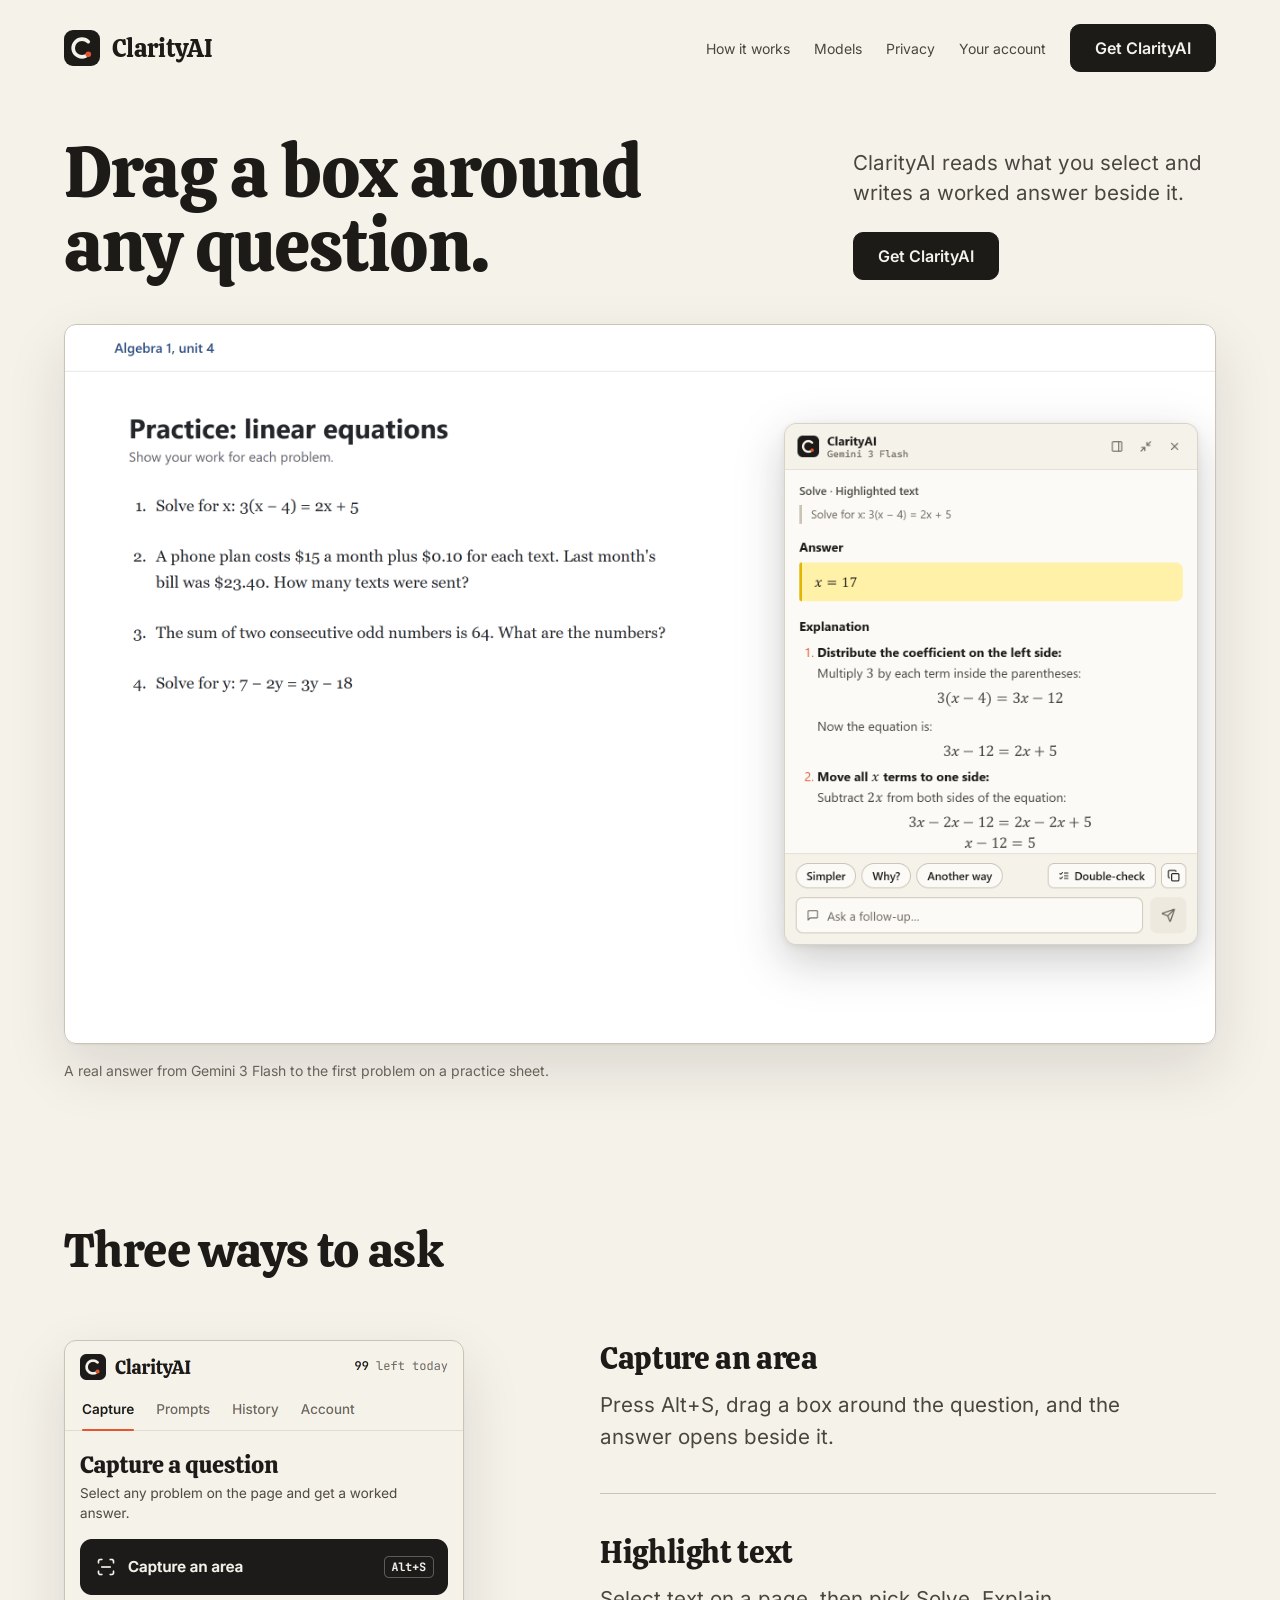
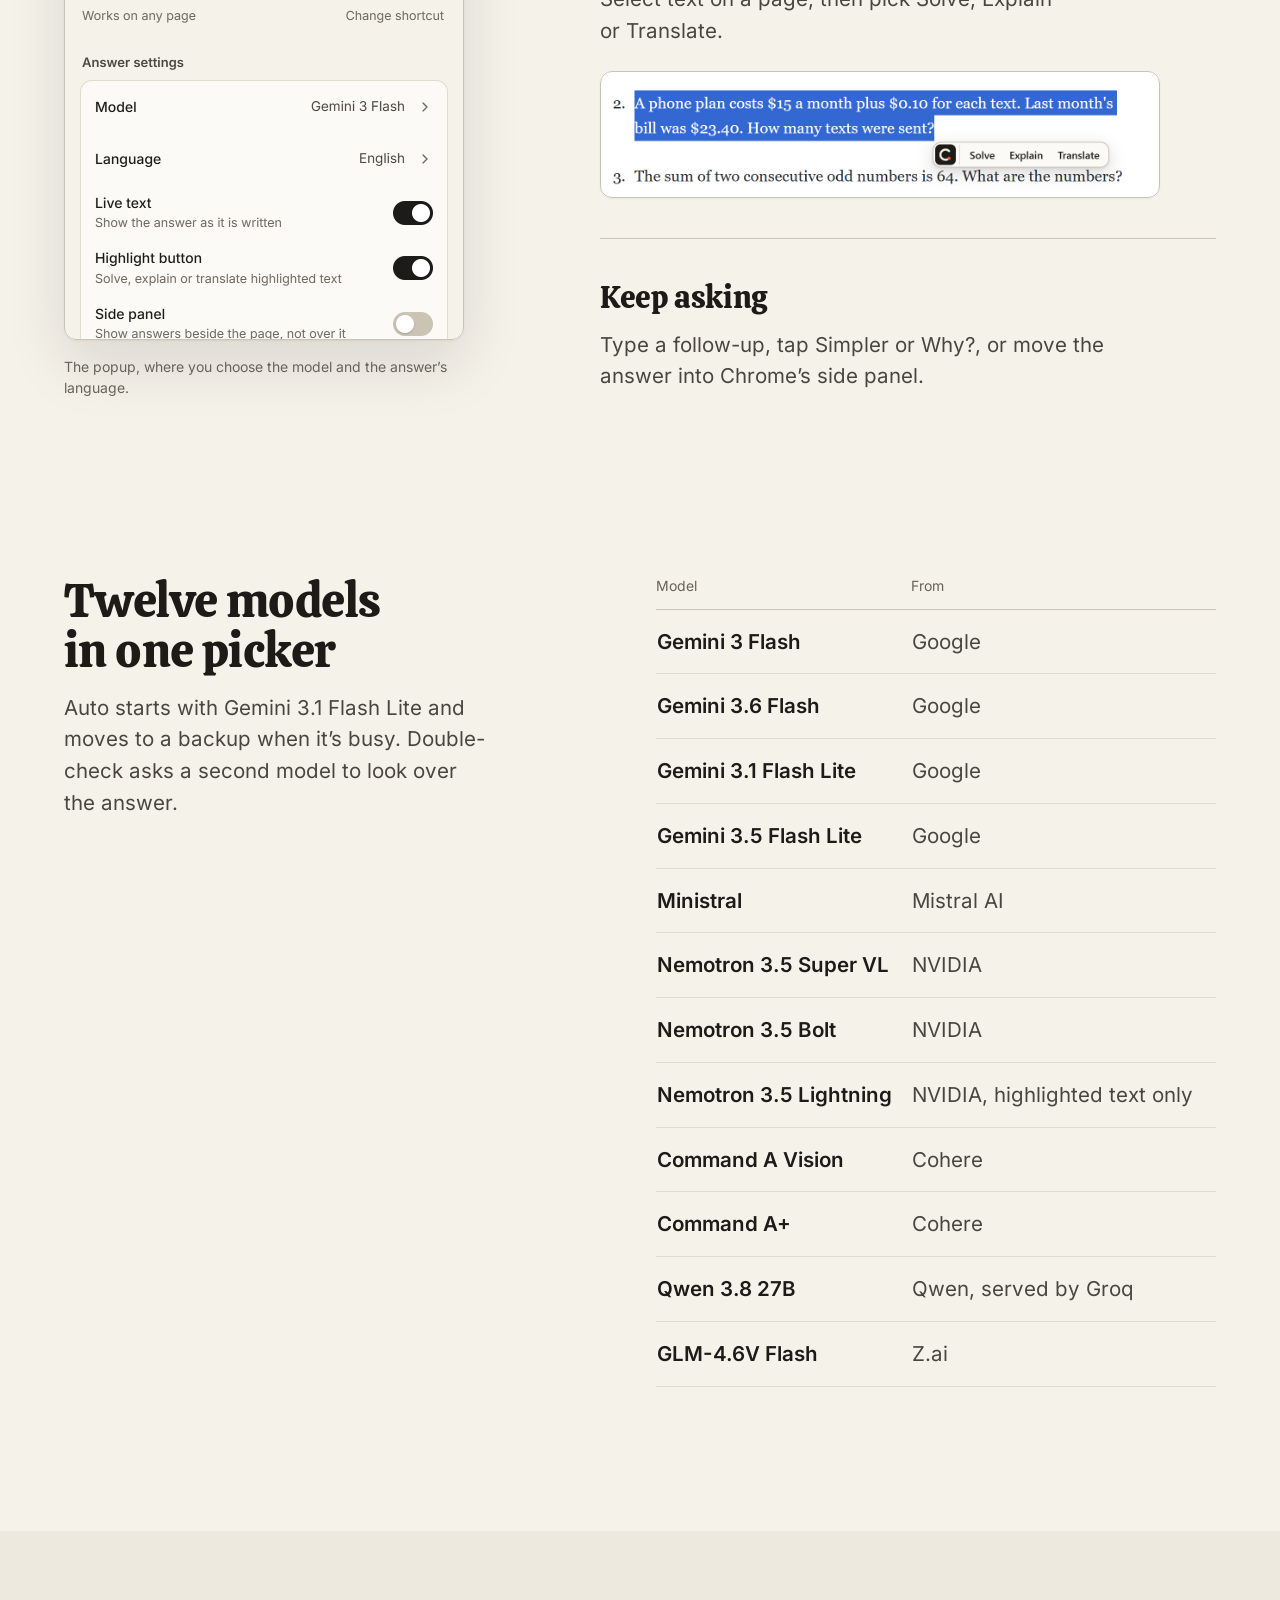
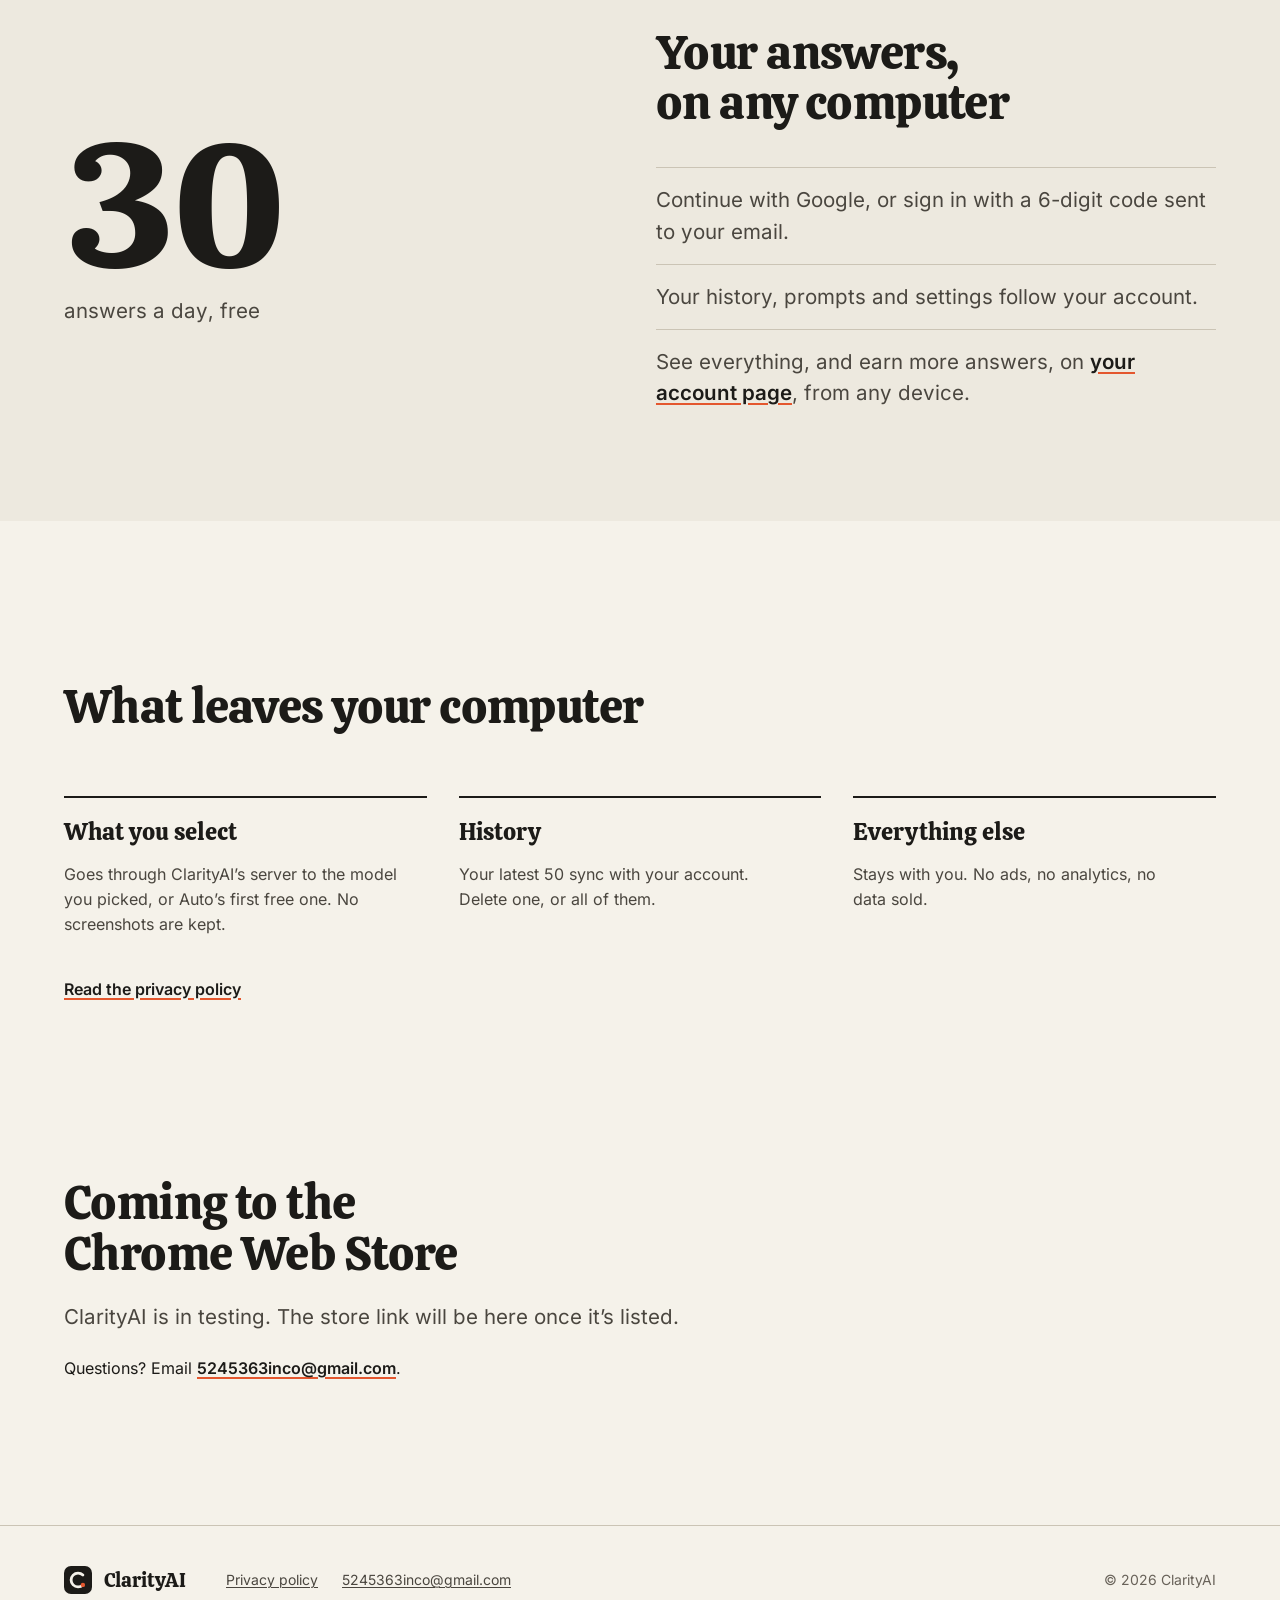
==== index.html @ 99d9dfe0 "Publish the site from clarityai-extension 3976e9d, with uncommitted changes" ====
<!doctype html>
<html lang="en" class="smooth-scroll">
<head>
  <meta charset="utf-8">
  <!-- The same policy as _headers, for GitHub Pages, which can't send headers. -->
  <meta http-equiv="Content-Security-Policy" content="default-src 'none'; script-src 'self'; style-src 'self'; img-src 'self'; font-src 'self'; base-uri 'none'; form-action 'none'">
  <meta name="viewport" content="width=device-width, initial-scale=1">
  <title>ClarityAI for Chrome</title>
  <meta name="description" content="ClarityAI is a Chrome extension: drag a box around a question or highlight text, and a worked answer opens beside it.">
  <!-- Proves ownership of this site to Google (Search Console), which Google sign-in's consent screen requires. Keep it. -->
  <meta name="google-site-verification" content="6I5x_tUI6JbJIpLvFBavN6uESBlOiTrP61uITao2hlo">
  <link rel="icon" type="image/png" sizes="32x32" href="images/icon-32.png">
  <link rel="apple-touch-icon" href="images/icon-128.png">
  <link rel="preload" href="fonts/calistoga-400.woff2" as="font" type="font/woff2" crossorigin>
  <link rel="stylesheet" href="styles.css">
  <script src="scroll.js" defer></script>
</head>
<body>
  <a class="skip" href="#main">Skip to content</a>

  <header class="site-nav container">
    <a class="brand" href="/">
      <svg viewBox="0 0 32 32" aria-hidden="true" focusable="false"><rect class="mark-bg" width="32" height="32" rx="8"/><path class="mark-c" d="M21.6 10.4A7.9 7.9 0 1 0 21.6 21.6"/><circle class="mark-dot" cx="21.6" cy="21.6" r="2.5"/></svg>
      <span>ClarityAI</span>
    </a>
    <nav aria-label="Main">
      <ul>
        <li><a href="#how">How it works</a></li>
        <li><a href="#models">Models</a></li>
        <li><a href="/privacy">Privacy</a></li>
        <li><a href="/account/">Your account</a></li>
      </ul>
    </nav>
    <a class="btn" href="#get">Get ClarityAI</a>
  </header>

  <main id="main">
    <section class="hero container" aria-labelledby="hero-title">
      <div class="hero-head">
        <h1 id="hero-title">Drag a box around any question.</h1>
        <div class="hero-side">
          <p class="lead">ClarityAI reads what you select and writes a worked answer beside it.</p>
          <a class="btn" href="#get">Get ClarityAI</a>
        </div>
      </div>
      <figure class="shot shot-hero">
        <picture>
          <source media="(max-width: 40rem)" srcset="images/answer-panel.png" width="1000" height="1240">
          <img src="images/answer.png" width="2560" height="1600" fetchpriority="high"
            alt="A practice sheet of algebra problems in Chrome, with ClarityAI's answer panel beside it: x = 17, followed by the worked steps.">
        </picture>
        <figcaption>A real answer from Gemini 3 Flash to the first problem on a practice sheet.</figcaption>
      </figure>
    </section>

    <section id="how" class="how container" aria-labelledby="how-title">
      <h2 id="how-title">Three ways to ask</h2>
      <div class="how-grid">
        <figure class="shot shot-popup">
          <img src="images/popup.png" width="800" height="1200" loading="lazy"
            alt="The ClarityAI popup: Capture an area with the Alt+S shortcut, then the model, the answer language and the switches for live text, the highlight button and the side panel.">
          <figcaption>The popup, where you choose the model and the answer’s language.</figcaption>
        </figure>
        <ul class="ways">
          <li>
            <h3>Capture an area</h3>
            <p>Press Alt+S, drag a box around the question, and the answer opens beside it.</p>
          </li>
          <li>
            <h3>Highlight text</h3>
            <p>Select text on a page, then pick Solve, Explain or Translate.</p>
            <img src="images/select.png" width="1300" height="296" loading="lazy"
              alt="A highlighted word problem with ClarityAI's small bar under it, offering Solve, Explain and Translate.">
          </li>
          <li>
            <h3>Keep asking</h3>
            <p>Type a follow-up, tap Simpler or Why?, or move the answer into Chrome’s side panel.</p>
          </li>
        </ul>
      </div>
    </section>

    <section id="models" class="models container" aria-labelledby="models-title">
      <div class="models-head">
        <h2 id="models-title">Twelve models in one picker</h2>
        <p>Auto starts with Gemini 3.1 Flash Lite and moves to a backup when it’s busy. Double-check asks a second model to look over the answer.</p>
      </div>
      <table>
        <thead><tr><th scope="col">Model</th><th scope="col">From</th></tr></thead>
        <tbody>
          <tr><td>Gemini 3 Flash</td><td>Google</td></tr>
          <tr><td>Gemini 3.6 Flash</td><td>Google</td></tr>
          <tr><td>Gemini 3.1 Flash Lite</td><td>Google</td></tr>
          <tr><td>Gemini 3.5 Flash Lite</td><td>Google</td></tr>
          <tr><td>Ministral</td><td>Mistral AI</td></tr>
          <tr><td>Nemotron 3.5 Super VL</td><td>NVIDIA</td></tr>
          <tr><td>Nemotron 3.5 Bolt</td><td>NVIDIA</td></tr>
          <tr><td>Nemotron 3.5 Lightning</td><td>NVIDIA, highlighted text only</td></tr>
          <tr><td>Command A Vision</td><td>Cohere</td></tr>
          <tr><td>Command A+</td><td>Cohere</td></tr>
          <tr><td>Qwen 3.8 27B</td><td>Qwen, served by Groq</td></tr>
          <tr><td>GLM-4.6V Flash</td><td>Z.ai</td></tr>
        </tbody>
      </table>
    </section>

    <section class="account band" aria-labelledby="account-title">
      <div class="container account-grid">
        <p class="figure"><span class="num">30</span><span class="figure-label">answers a day, free</span></p>
        <div class="account-copy">
          <h2 id="account-title">Your answers, on any computer</h2>
          <ul class="facts">
            <li>Continue with Google, or sign in with a 6-digit code sent to your email.</li>
            <li>Your history, prompts and settings follow your account.</li>
            <li>See everything, and earn more answers, on <a class="text-link" href="/account/">your account page</a>, from any device.</li>
          </ul>
        </div>
      </div>
    </section>

    <section id="privacy" class="privacy container" aria-labelledby="privacy-title">
      <h2 id="privacy-title">What leaves your computer</h2>
      <dl class="ledger">
        <div>
          <dt>What you select</dt>
          <dd>Goes through ClarityAI’s server to the model you picked, or Auto’s first free one. No screenshots are kept.</dd>
        </div>
        <div>
          <dt>History</dt>
          <dd>Your latest 50 sync with your account. Delete one, or all of them.</dd>
        </div>
        <div>
          <dt>Everything else</dt>
          <dd>Stays with you. No ads, no analytics, no data sold.</dd>
        </div>
      </dl>
      <p class="more"><a class="text-link" href="/privacy">Read the privacy policy</a></p>
    </section>

    <section id="get" class="get container" aria-labelledby="get-title">
      <h2 id="get-title">Coming to the Chrome Web Store</h2>
      <p class="lead">ClarityAI is in testing. The store link will be here once it’s listed.</p>
      <p>Questions? Email <a class="text-link" href="mailto:5245363inco@gmail.com">5245363inco@gmail.com</a>.</p>
    </section>
  </main>

  <footer class="site-foot">
    <div class="container foot-row">
      <a class="brand brand-small" href="/">
        <svg viewBox="0 0 32 32" aria-hidden="true" focusable="false"><rect class="mark-bg" width="32" height="32" rx="8"/><path class="mark-c" d="M21.6 10.4A7.9 7.9 0 1 0 21.6 21.6"/><circle class="mark-dot" cx="21.6" cy="21.6" r="2.5"/></svg>
        <span>ClarityAI</span>
      </a>
      <ul>
        <li><a href="/privacy">Privacy policy</a></li>
        <li><a href="mailto:5245363inco@gmail.com">5245363inco@gmail.com</a></li>
      </ul>
      <p class="foot-note">© 2026 ClarityAI</p>
    </div>
  </footer>
</body>
</html>
---- styles.css ----
/* Hallmark · shape: custom (head row over a full-width product capture, then the product's own parts) · genre: editorial · theme: brand (the ClarityAI extension, src/index.css) · job: try
 * paper: oklch(96.1% 0.011 89.7) · accent: oklch(63.7% 0.184 36.5) · display: Calistoga · body: Inter · hero: head and lede on one row, a real answer captured from the extension full width below · nav: wordmark left, three links and the one action right, no hairline · footer: one row, wordmark, two links, the year · signature: a real worked answer (x = 17) beside the practice sheet it came from
 * axes: light/roman-serif/warm · posture: Restrained · contrast: pass · fold: pass · v2.0.0 */
/* Hallmark · pre-emit critique: P3 H4 E4 S4 R4 V3 · weakest: P, a small page for an extension that isn't listed yet; it leans on real captures and the real model list rather than claims */
/* waive 65: the look is the extension's own brand (paper, Calistoga, signal orange), which the page must match */
/* waive 44c, 79: the hero's visual is the captured answer, which starts under the head row and fills the rest of the first screen; the check measures the head row alone */
/* waive 77: the models table is nine rows, and the closing section is the one short band, the store status and a contact */
/* waive 58, 78, 44c, 77, 79 on privacy.html: a privacy policy is a legal document laid out as one (a Long Document); cutting it to 80 words a screen would drop required disclosures. 58 is a Floor rule: kept as a known exception, reported to the user */
@import url("./tokens.css");
@import url("./base.css");

/* ── Chrome ── */
.skip { position: absolute; left: var(--space-md); top: var(--space-md); z-index: var(--z-tooltip); padding: var(--space-xs) var(--space-sm); border-radius: var(--radius-input); background: var(--color-ink); color: var(--color-paper); transform: translateY(-200%); }
.skip:focus-visible { transform: none; }

/* The home and privacy pages glide to a section when a link on the page points to it (the nav, the
   "Get ClarityAI" buttons, the policy's contents). The account page leaves this off: it moves between
   its own sections with its own animation. */
html.smooth-scroll { scroll-behavior: smooth; }
/* scroll.js moves focus to the section it scrolls to, for screen readers; no outline for that. */
section[tabindex="-1"]:focus { outline: none; }
.site-nav { display: flex; align-items: center; gap: var(--space-lg); padding-block: var(--space-lg); }
.brand { display: inline-flex; align-items: center; gap: var(--space-sm); color: var(--color-ink); font-family: var(--font-display); font-size: var(--text-xl); line-height: 1; text-decoration: none; }
.brand svg { width: 36px; height: 36px; flex-shrink: 0; }
.brand-small { font-size: var(--text-lg); }
.brand-small svg { width: 28px; height: 28px; }
.mark-bg { fill: var(--color-ink); }
.mark-c { fill: none; stroke: var(--color-paper); stroke-width: 3.2; stroke-linecap: round; }
.mark-dot { fill: var(--color-accent); }
.site-nav nav { margin-left: auto; }
.site-nav ul { display: flex; gap: var(--space-lg); margin: 0; padding: 0; list-style: none; }
.site-nav nav a { color: var(--color-ink-2); font-size: var(--text-sm); text-decoration: none; transition: color 150ms ease; }
.site-nav nav a[aria-current="page"] { color: var(--color-ink); text-decoration: underline; text-decoration-color: var(--color-accent); text-decoration-thickness: 2px; }

.btn { display: inline-flex; align-items: center; justify-content: center; min-height: 48px; padding: 0 var(--space-lg); border: 1px solid var(--color-ink); border-radius: var(--radius-input); background: var(--color-ink); color: var(--color-paper); font: 600 var(--text-md)/1 var(--font-body); white-space: nowrap; text-decoration: none; cursor: pointer; transition: background-color 150ms ease, transform var(--dur-micro) var(--ease-out); }
.btn:active { transform: scale(0.97); }
.btn:focus-visible { outline: 2px solid var(--color-focus); outline-offset: 2px; }

.text-link { color: var(--color-ink); font-weight: 600; text-decoration-color: var(--color-accent); text-decoration-thickness: 2px; transition: color 150ms ease; }

h1, h2, h3 { color: var(--color-ink); }
h2 { font-size: var(--text-section); }
.lead { color: var(--color-ink-2); }

/* ── Screens captured from the extension ── */
.shot { margin: 0; }
.shot img, .ways img { border-radius: min(1vw, var(--radius-card)); outline: 1px solid var(--color-rule-strong); outline-offset: -1px; background: var(--color-sheet); box-shadow: var(--shadow-figure); }
.shot figcaption { margin-top: var(--space-md); font-size: var(--text-sm); color: var(--color-muted); }

/* ── Hero: the head on one row, the real answer below it ── */
.hero { padding-top: var(--space-xl); }
.hero-head { display: grid; grid-template-columns: repeat(12, minmax(0, 1fr)); column-gap: var(--gap-columns); align-items: end; }
.hero h1 { grid-column: 1 / span 7; max-width: 13ch; font-size: var(--text-display); line-height: 1.02; }
.hero-side { grid-column: 9 / -1; display: grid; justify-items: start; gap: var(--space-lg); padding-bottom: var(--space-2xs); }
.shot-hero { margin-top: var(--space-xl); }

/* ── Three ways to ask ── */
.how { margin-top: var(--section-gap); }
.how h2 { margin-bottom: var(--space-2xl); }
.how-grid { display: grid; grid-template-columns: minmax(0, 5fr) minmax(0, 7fr); column-gap: var(--space-3xl); align-items: start; }
.shot-popup { max-width: 400px; }
.ways { margin: 0; padding: 0; list-style: none; }
.ways li { display: grid; gap: var(--space-sm); padding-block: var(--space-xl); border-top: 1px solid var(--color-rule-strong); }
.ways li:first-child { padding-top: 0; border-top: 0; }
.ways li:last-child { padding-bottom: 0; }
.ways h3 { font-size: var(--text-2xl); }
.ways p { max-width: 44ch; font-size: var(--text-lead); color: var(--color-ink-2); }
.ways img { width: 100%; max-width: 560px; margin-top: var(--space-sm); box-shadow: var(--shadow-card); }

/* ── Models ── */
.models { display: grid; grid-template-columns: repeat(12, minmax(0, 1fr)); column-gap: var(--gap-columns); align-items: start; margin-top: var(--section-gap-l); }
.models-head { grid-column: 1 / span 5; position: sticky; top: var(--space-xl); display: grid; gap: var(--space-md); }
.models-head p { max-width: 36ch; font-size: var(--text-lead); color: var(--color-ink-2); }
.models table { grid-column: 7 / -1; width: 100%; border-collapse: collapse; font-size: var(--text-lead); }
.models th { padding: 0 0 var(--space-sm); border-bottom: 1px solid var(--color-rule-strong); font-size: var(--text-sm); font-weight: 400; color: var(--color-muted); text-align: left; }
.models td { padding-block: var(--space-md); border-bottom: 1px solid var(--color-rule); }
.models td:first-child { font-weight: 600; }
.models td + td { color: var(--color-ink-2); }

/* ── Account: a change of paper ── */
.band { margin-top: var(--section-gap); padding-block: var(--space-3xl); background: var(--color-paper-2); }
.account-grid { display: grid; grid-template-columns: repeat(12, minmax(0, 1fr)); column-gap: var(--gap-columns); align-items: center; }
.figure { grid-column: 1 / span 5; display: grid; gap: var(--space-xs); }
.figure .num { font-variant-numeric: tabular-nums; font-family: var(--font-display); font-size: var(--text-figure); line-height: 0.9; letter-spacing: -0.02em; color: var(--color-ink); }
.figure-label { font-size: var(--text-lead); color: var(--color-ink-2); }
.account-copy { grid-column: 7 / -1; display: grid; gap: var(--space-xl); }
.facts { margin: 0; padding: 0; list-style: none; }
.facts li { padding-block: var(--space-md); border-top: 1px solid var(--color-rule-strong); font-size: var(--text-lead); color: var(--color-ink-2); }

/* ── What leaves your computer ── */
.privacy { margin-top: var(--section-gap-s); padding-top: var(--space-xl); }
.ledger { display: grid; grid-template-columns: repeat(3, minmax(0, 1fr)); column-gap: var(--gap-columns); margin: var(--space-2xl) 0 0; }
.ledger > div { display: grid; align-content: start; gap: var(--space-sm); padding-top: var(--space-md); border-top: 2px solid var(--color-ink); }
.ledger dt { font-family: var(--font-display); font-size: var(--text-title); color: var(--color-ink); }
.ledger dd { margin: 0; max-width: 34ch; color: var(--color-ink-2); }
.more { margin-top: var(--space-xl); }

/* ── Get it ── */
.get { display: grid; justify-items: start; gap: var(--space-lg); margin-top: var(--section-gap-l); }
.get h2 { max-width: 16ch; }

/* ── Footer ── */
.site-foot { margin-top: var(--section-gap); padding-block: var(--space-xl); border-top: 1px solid var(--color-rule-strong); }
.foot-row { display: flex; flex-wrap: wrap; align-items: center; gap: var(--space-md) var(--space-xl); }
.foot-row ul { display: flex; flex-wrap: wrap; gap: var(--space-xs) var(--space-lg); margin: 0; padding: 0; list-style: none; }
.foot-row ul a { color: var(--color-ink-2); font-size: var(--text-sm); }
.foot-note { margin-left: auto; font-size: var(--text-sm); color: var(--color-muted); }

/* ── Privacy policy: a document with its contents beside it ── */
.doc { display: grid; grid-template-columns: minmax(0, 3fr) minmax(0, 9fr); column-gap: var(--gap-columns); padding-top: var(--space-2xl); }
.doc-toc { position: sticky; top: var(--space-xl); align-self: start; padding-top: var(--space-2xs); }
.doc-toc-title { margin-bottom: var(--space-sm); font-size: var(--text-sm); font-weight: 600; color: var(--color-ink-2); }
.doc-toc ol { display: grid; gap: var(--space-xs); margin: 0; padding: 0; list-style: none; }
.doc-toc a { color: var(--color-ink-2); font-size: var(--text-sm); text-decoration: none; }
.doc-body { max-width: 68ch; line-height: 1.65; }
.doc-body h1 { font-size: var(--text-display-s); }
.doc-meta { margin-top: var(--space-md); color: var(--color-muted); }
.doc-intro { margin-top: var(--space-lg); font-size: var(--text-lead); color: var(--color-ink-2); }
.doc-body h2 { margin: var(--space-3xl) 0 var(--space-md); font-size: var(--text-2xl); line-height: 1.15; }
.doc-body h3 { margin: var(--space-xl) 0 var(--space-xs); font-size: var(--text-lg); }
.doc-body p + p, .doc-body p + ul, .doc-body ul + p, .doc-body table + p, .doc-body p + table { margin-top: var(--space-md); }
.doc-body ul { margin: 0; padding-left: var(--space-lg); }
.doc-body li + li { margin-top: var(--space-xs); }
.doc-body a { color: var(--color-ink); text-decoration-color: var(--color-accent); }
.doc-body table { width: 100%; border-collapse: collapse; }
.doc-body th, .doc-body td { padding: var(--space-sm) var(--space-md) var(--space-sm) 0; border-bottom: 1px solid var(--color-rule); text-align: left; vertical-align: top; }
.doc-body th { border-bottom-color: var(--color-rule-strong); font-size: var(--text-sm); font-weight: 600; color: var(--color-ink-2); }
.doc-short { margin-top: var(--space-xl); padding: var(--space-lg) var(--space-xl); border-radius: var(--radius-card); background: var(--color-paper-2); }
.doc-short h2 { margin-top: 0; }

/* ── Narrow screens ── */
@media (max-width: 60rem) {
  .site-nav { flex-wrap: wrap; }
  .site-nav nav { order: 3; width: 100%; margin-left: 0; }
  .site-nav .btn { margin-left: auto; }
  .hero-head, .models, .account-grid, .doc { grid-template-columns: minmax(0, 1fr); row-gap: var(--space-lg); }
  .hero h1, .hero-side, .models-head, .models table, .figure, .account-copy { grid-column: 1 / -1; }
  .models-head { position: static; }
  /* On a phone the contents list would push the policy's title off the first screen. */
  .doc-toc { display: none; }
  .how-grid { grid-template-columns: minmax(0, 1fr); row-gap: var(--space-2xl); }
  .ledger { grid-template-columns: minmax(0, 1fr); row-gap: var(--space-xl); }
  .foot-note { margin-left: 0; }
}
@media (max-width: 40rem) {
  .site-nav ul { gap: var(--space-md); }
  .doc-short { padding: var(--space-md); }
}
/* Hover only where there's a real pointer: on touch screens a tap would leave the hover look stuck. */
@media (hover: hover) and (pointer: fine) {
  .site-nav nav a:hover { color: var(--color-ink); text-decoration: underline; text-decoration-color: var(--color-accent); text-decoration-thickness: 2px; }
  .btn:hover { background: var(--color-ink-hover); }
  .text-link:hover { color: var(--color-accent-text); }
  .foot-row ul a:hover { color: var(--color-ink); }
  .doc-toc a:hover { color: var(--color-ink); text-decoration: underline; text-decoration-color: var(--color-accent); }
  .doc-body a:hover { color: var(--color-accent-text); }
}
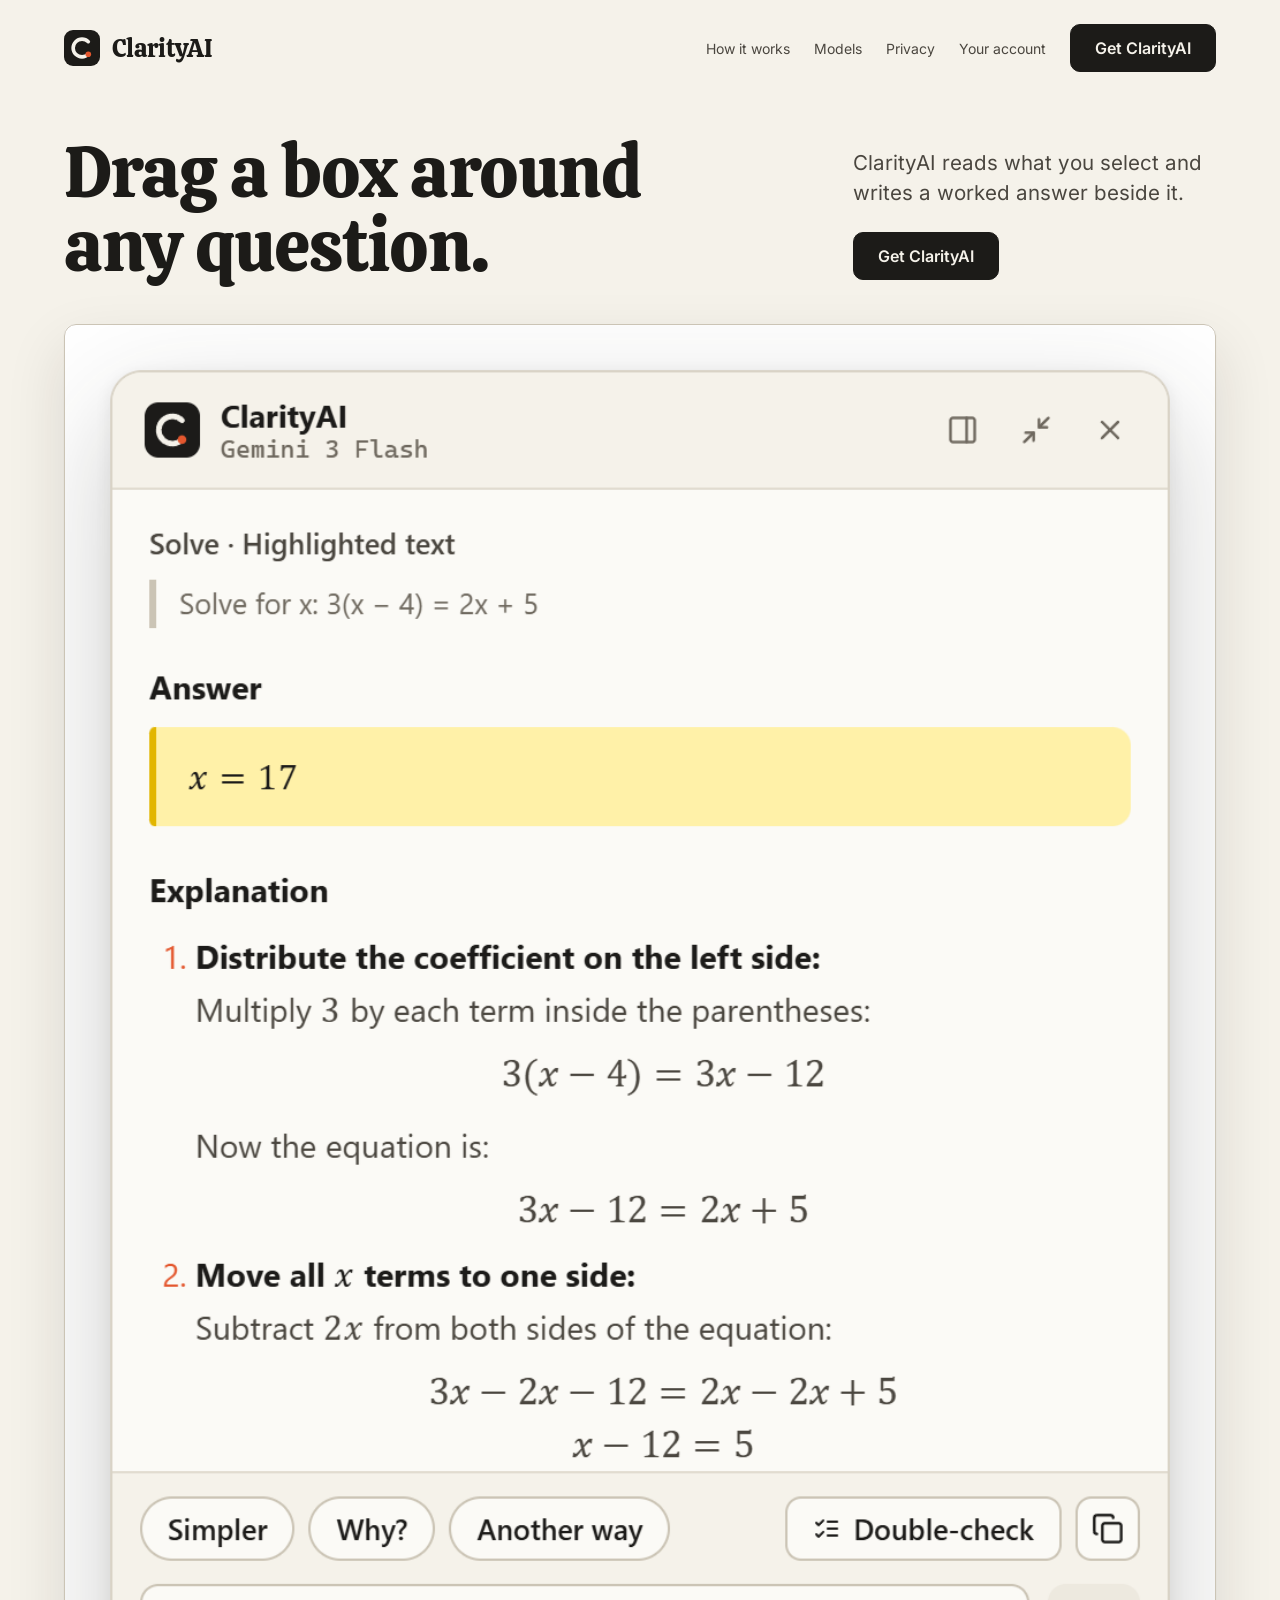
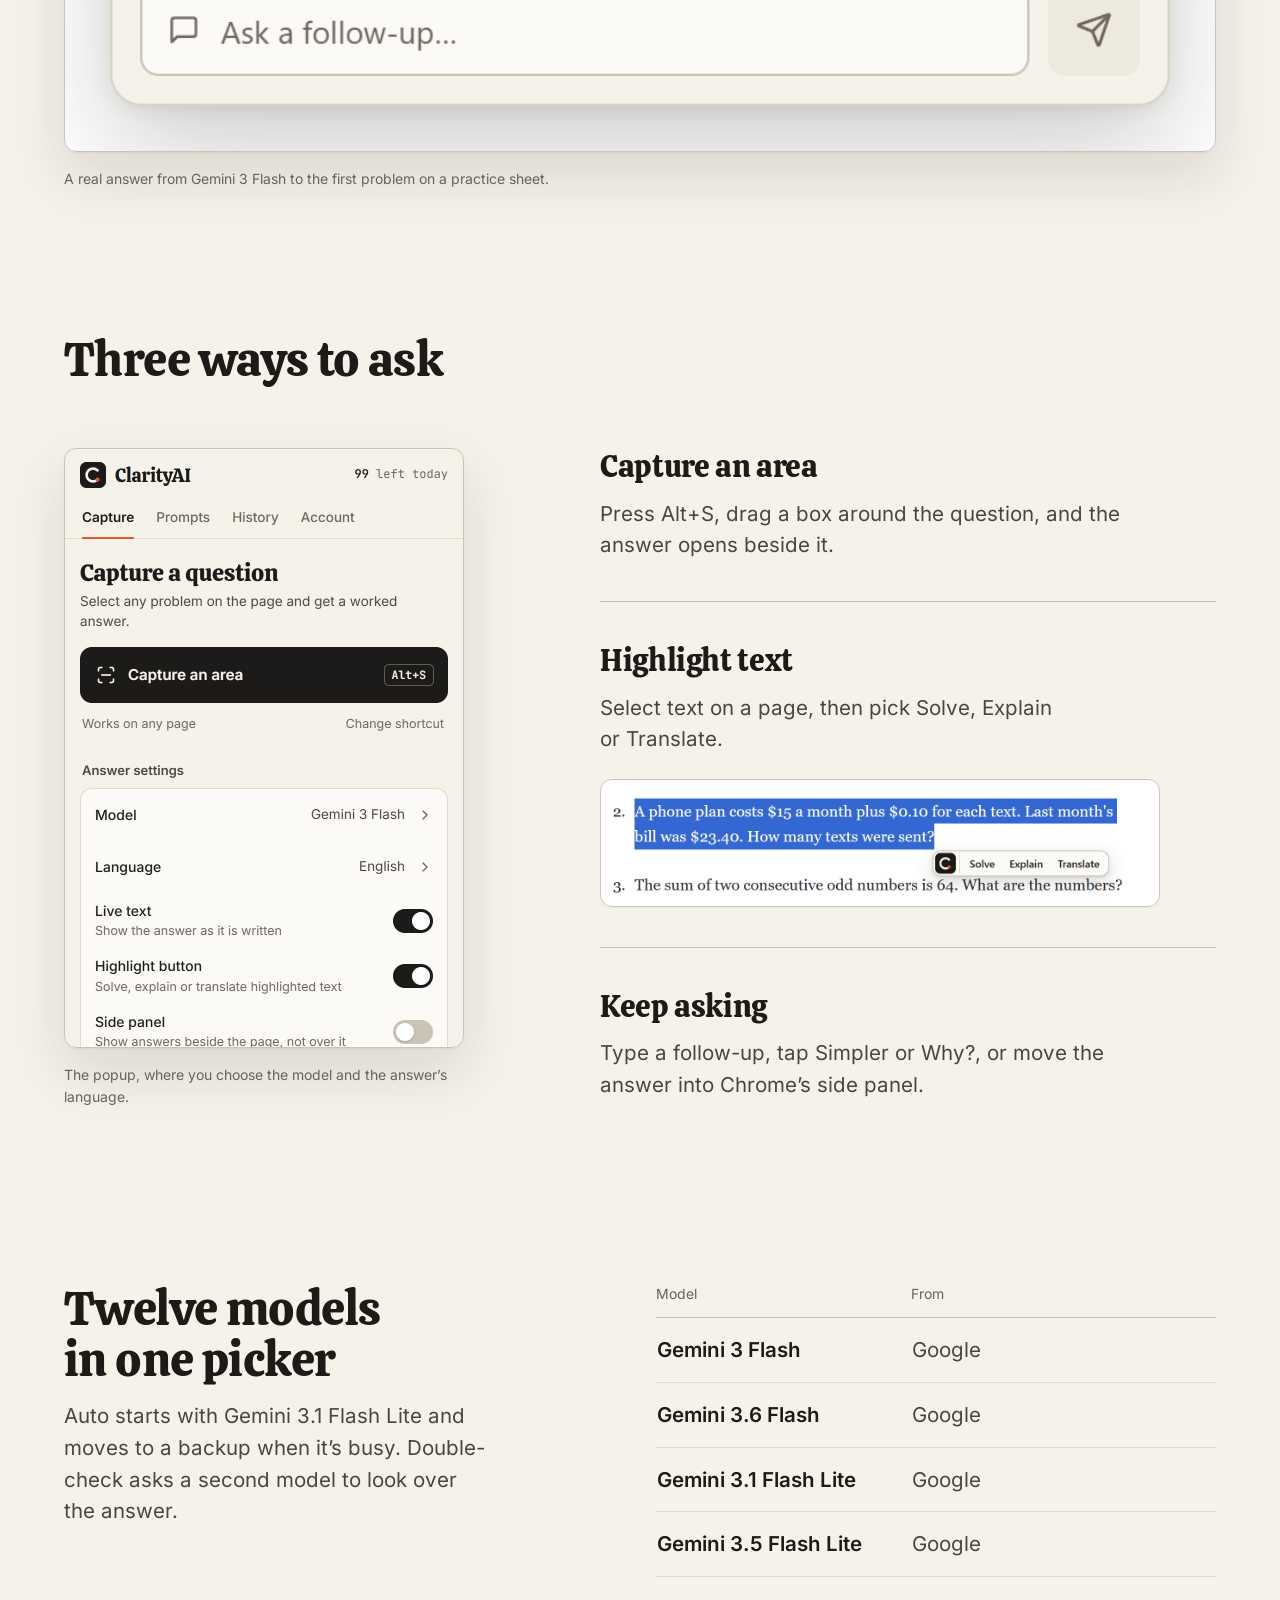
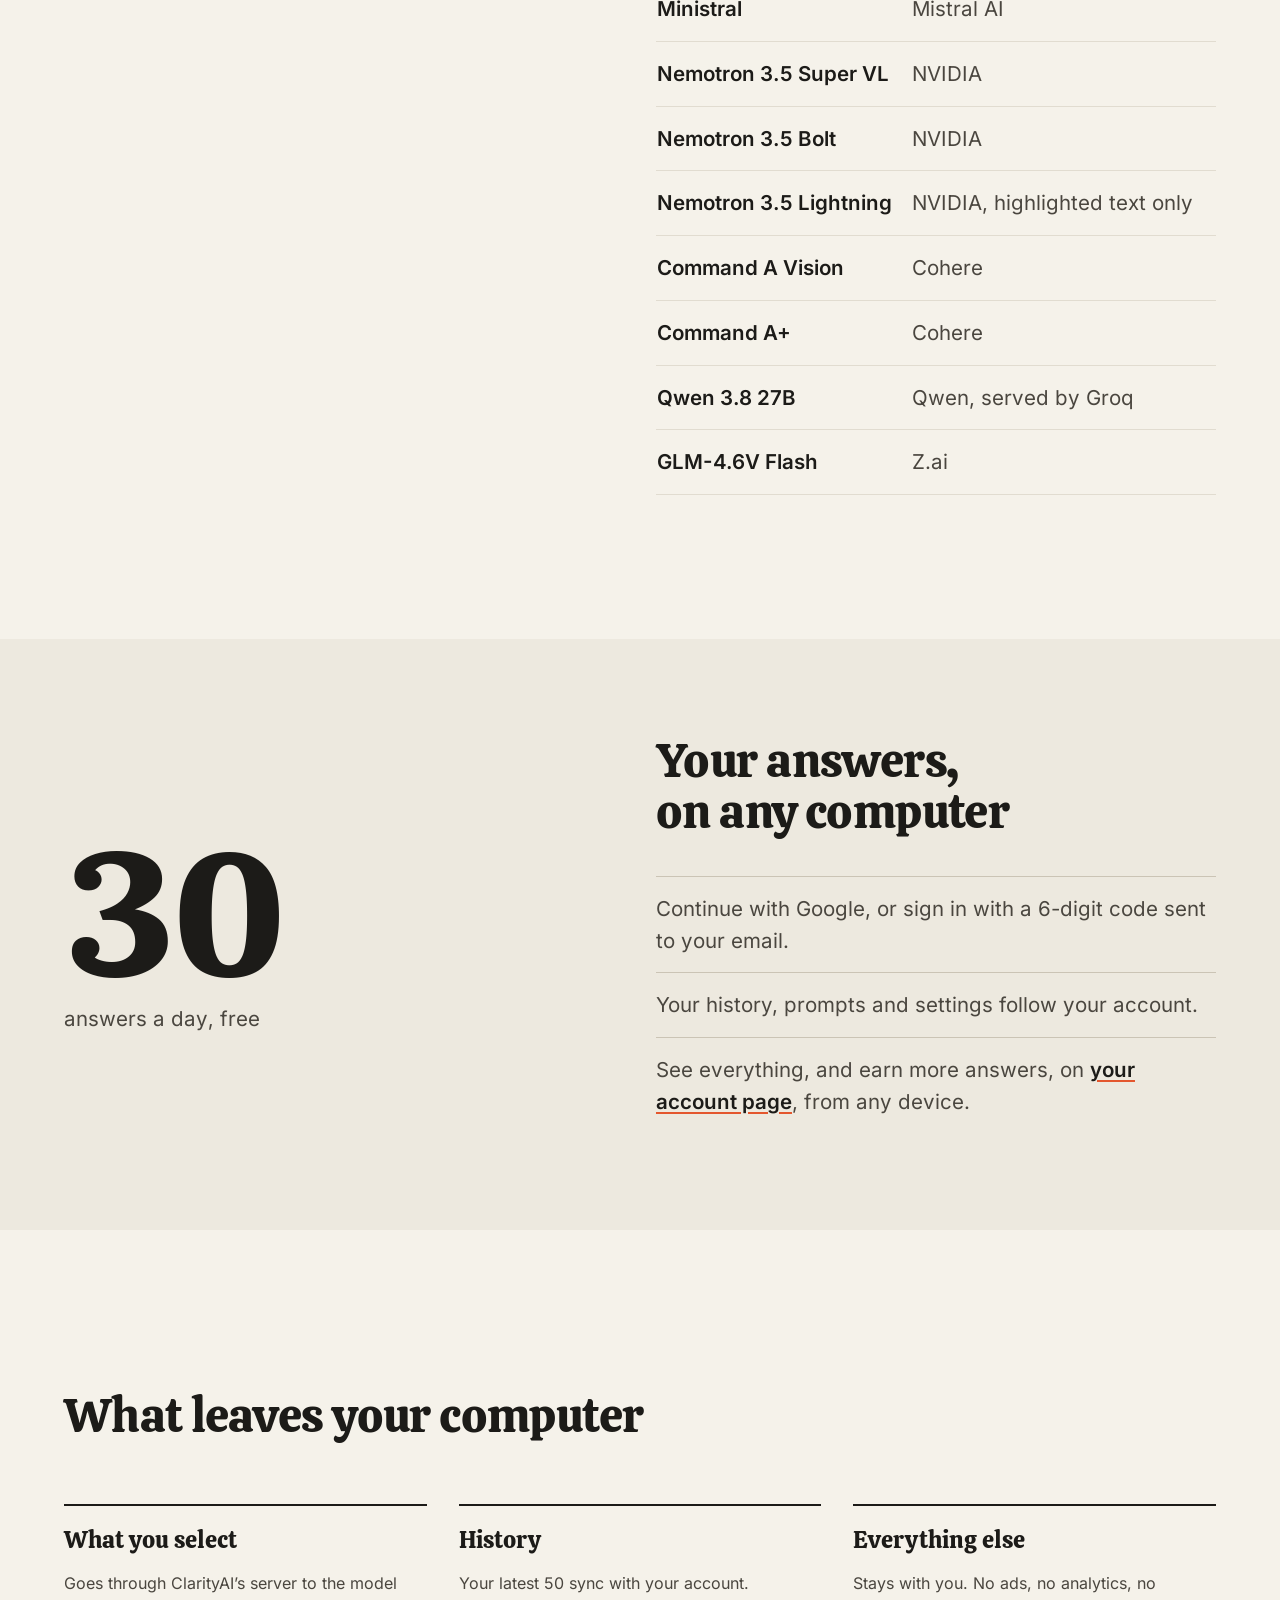
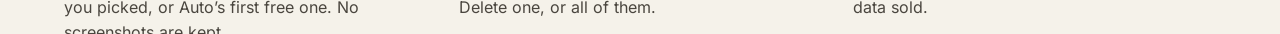
==== commit 15f893be: "Publish the site from clarityai-extension 3976e9d, with uncommitted changes" ====
--- a/index.html
+++ b/index.html
@@ -7,8 +7,10 @@
   <meta name="viewport" content="width=device-width, initial-scale=1">
   <title>ClarityAI for Chrome</title>
   <meta name="description" content="ClarityAI is a Chrome extension: drag a box around a question or highlight text, and a worked answer opens beside it.">
-  <!-- Proves ownership of this site to Google (Search Console), which Google sign-in's consent screen requires. Keep it. -->
+  <!-- Prove ownership of the site to Google (Search Console), which Google sign-in's consent screen requires: the first for
+       clarityai-8ia.pages.dev, the second for clarityai-app.github.io. Keep both. -->
   <meta name="google-site-verification" content="6I5x_tUI6JbJIpLvFBavN6uESBlOiTrP61uITao2hlo">
+  <meta name="google-site-verification" content="987zeOVAP4EmoThXailfLNvB3fN17-BJpTaD86GJJ60">
   <link rel="icon" type="image/png" sizes="32x32" href="images/icon-32.png">
   <link rel="apple-touch-icon" href="images/icon-128.png">
   <link rel="preload" href="fonts/calistoga-400.woff2" as="font" type="font/woff2" crossorigin>
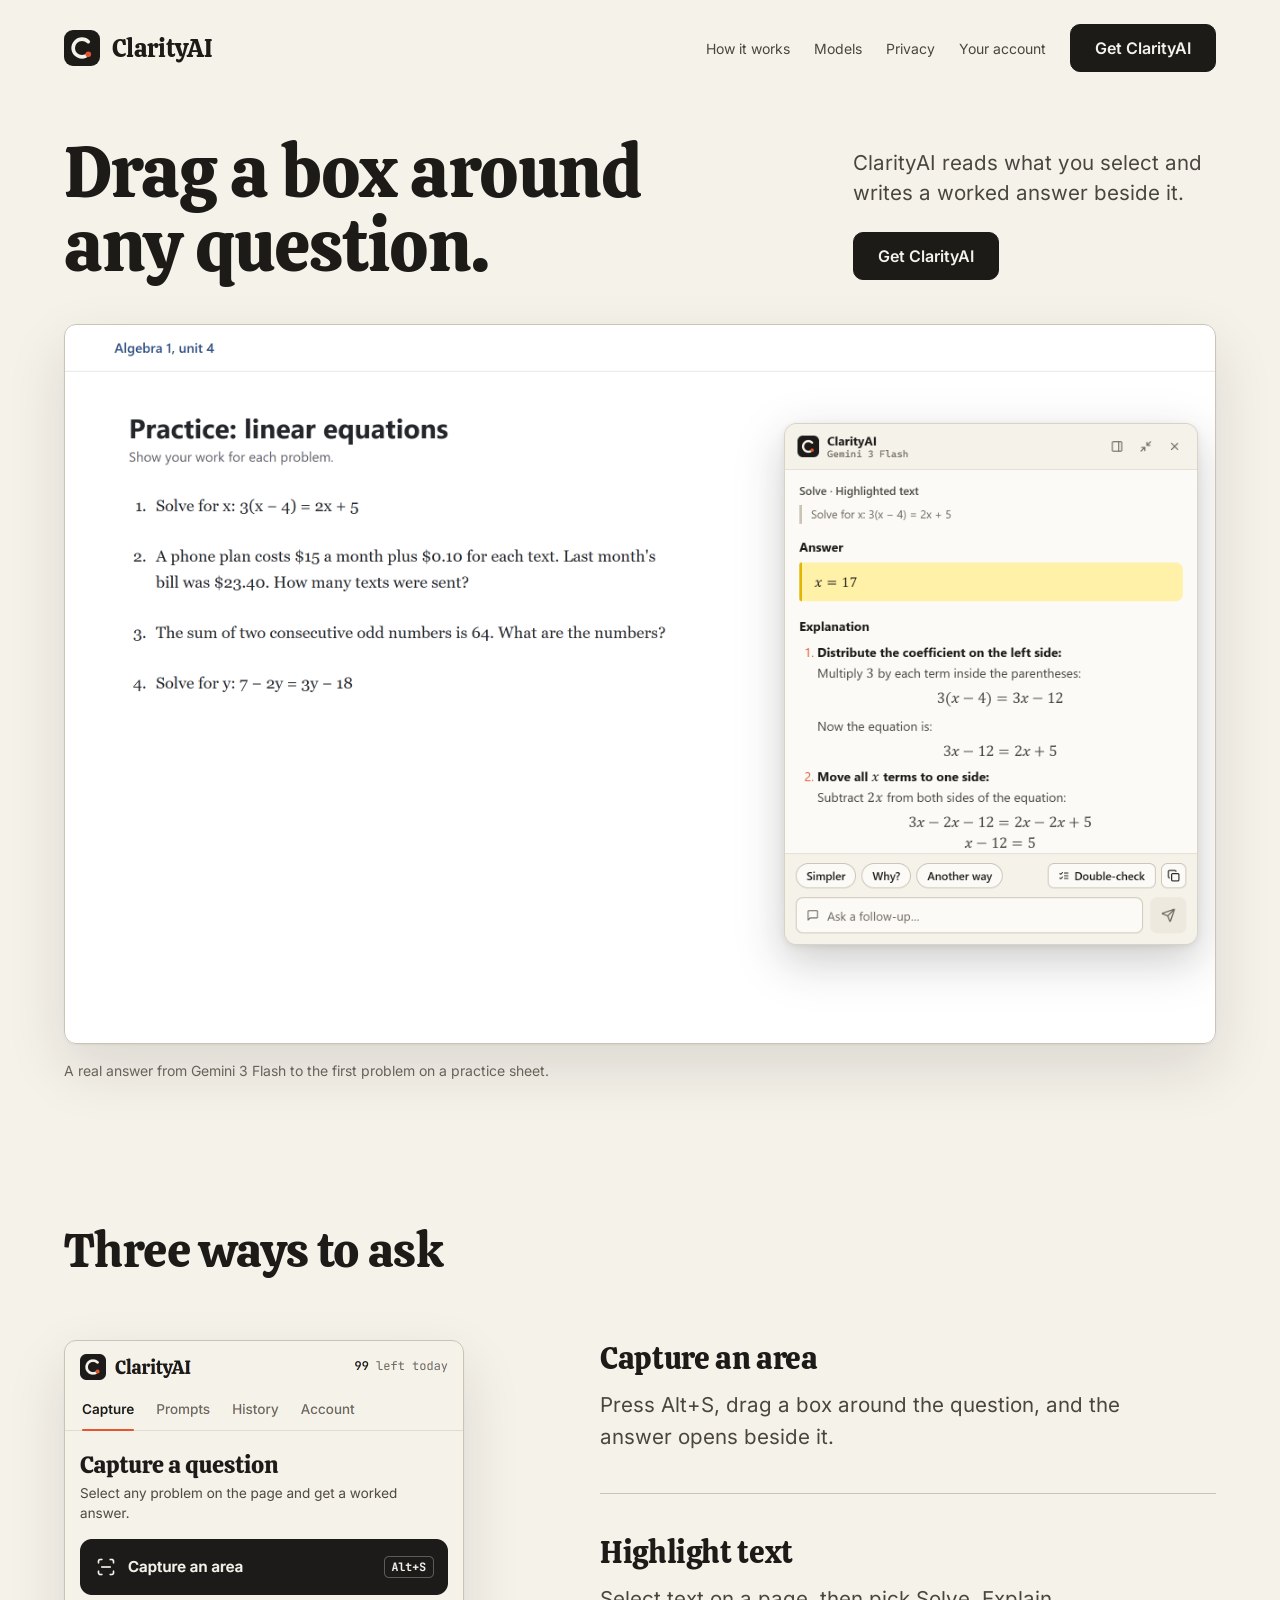
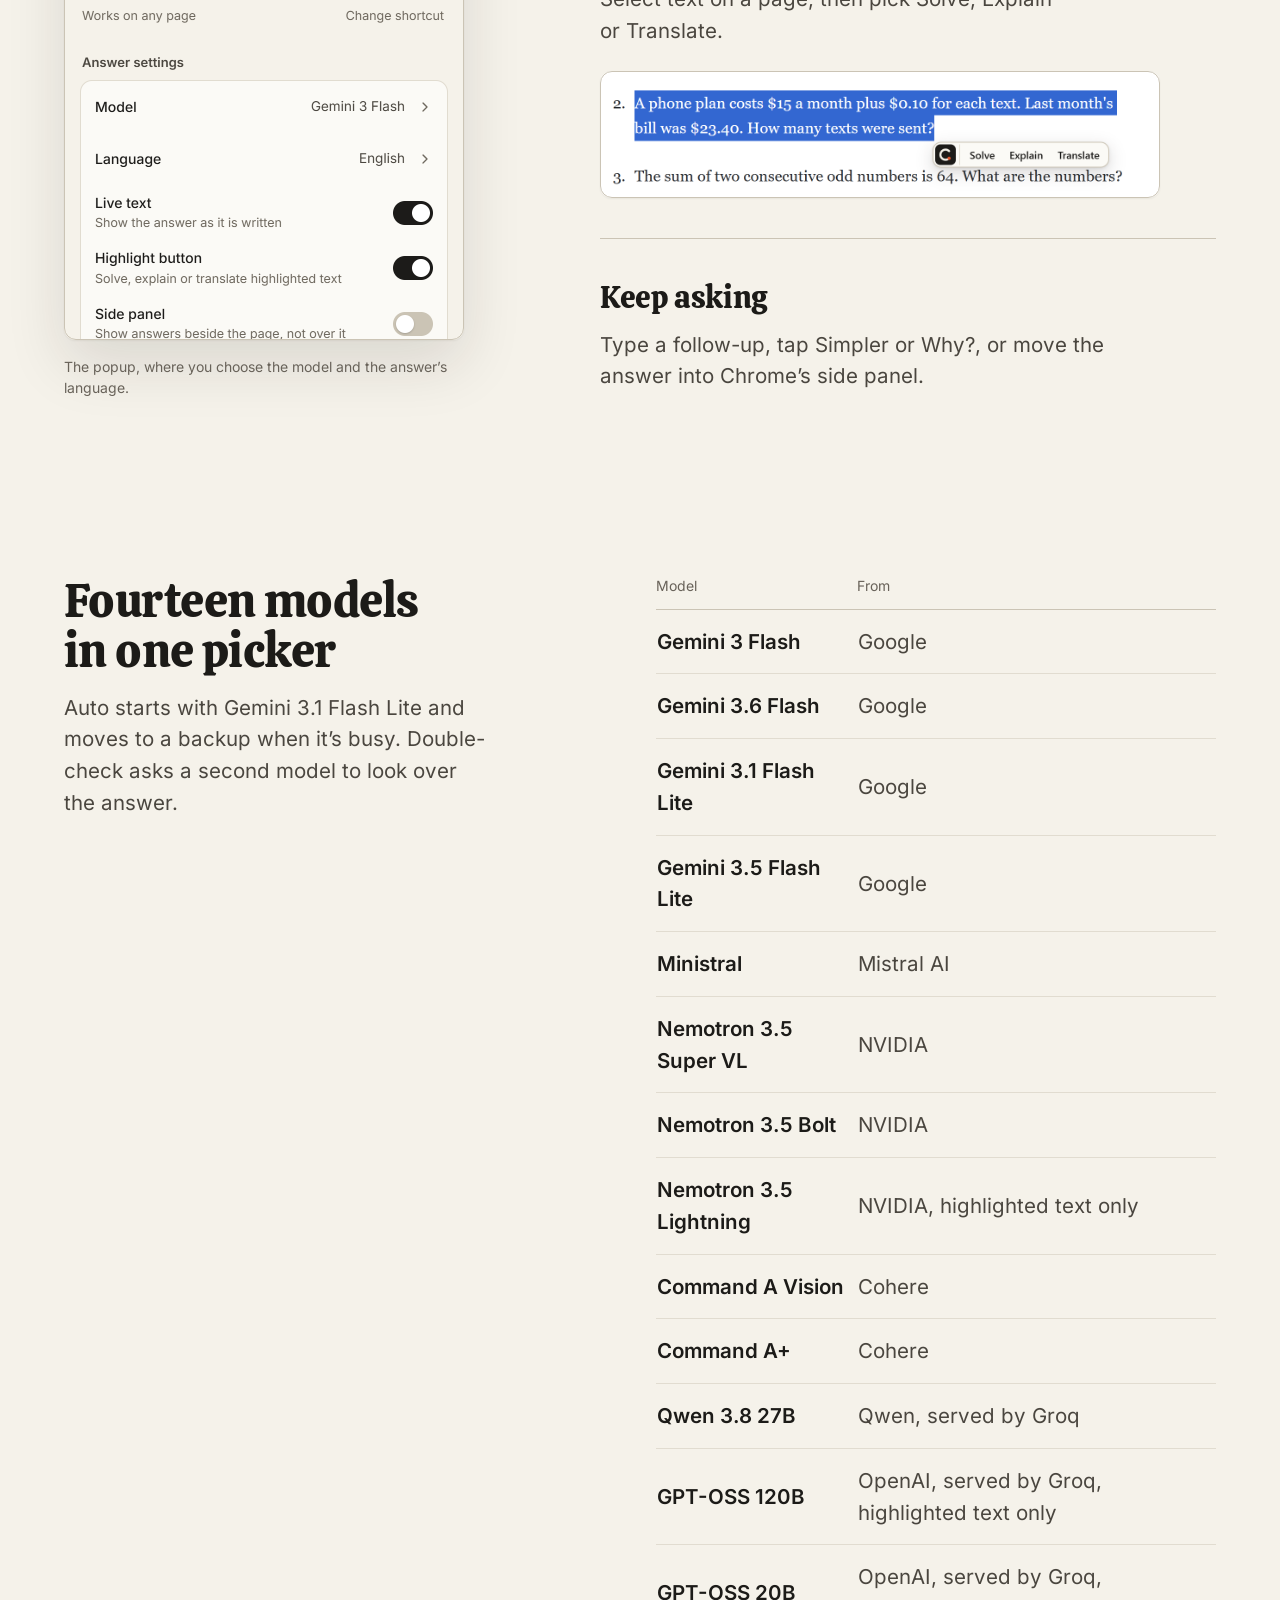
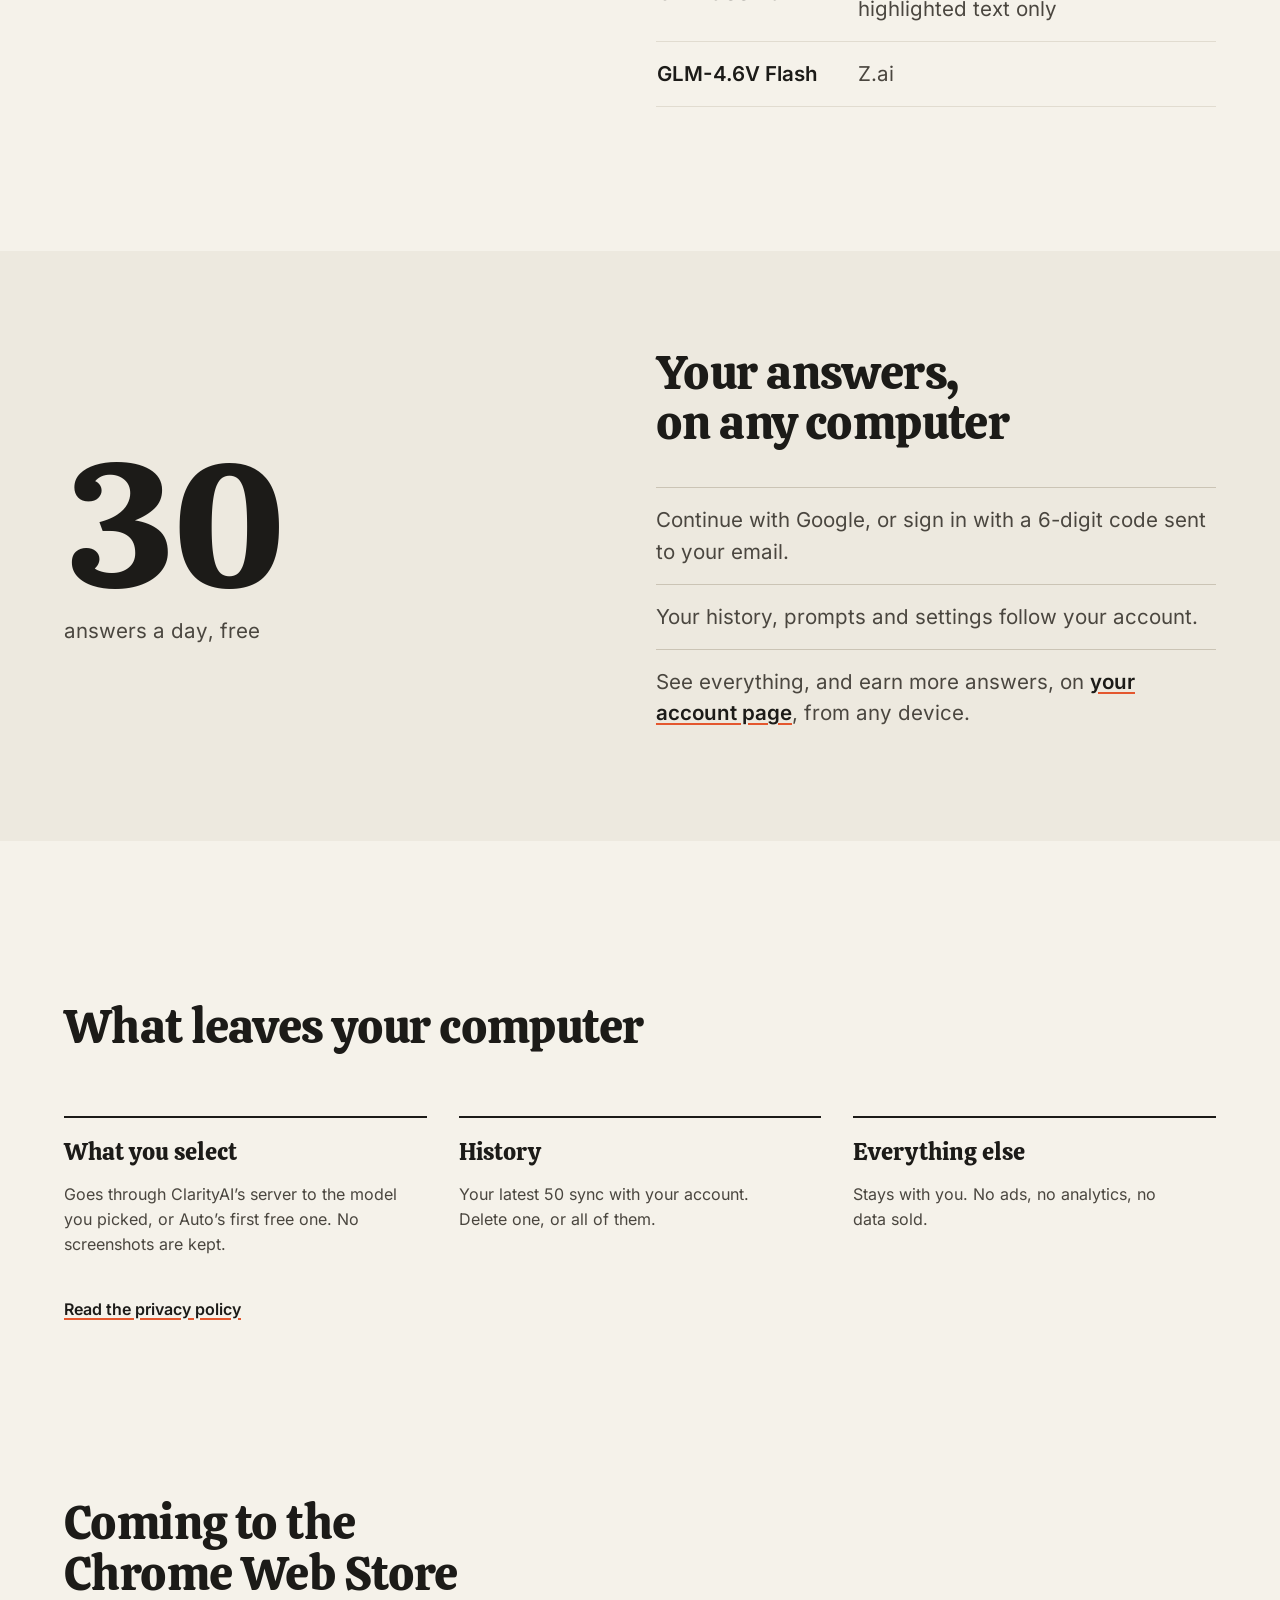
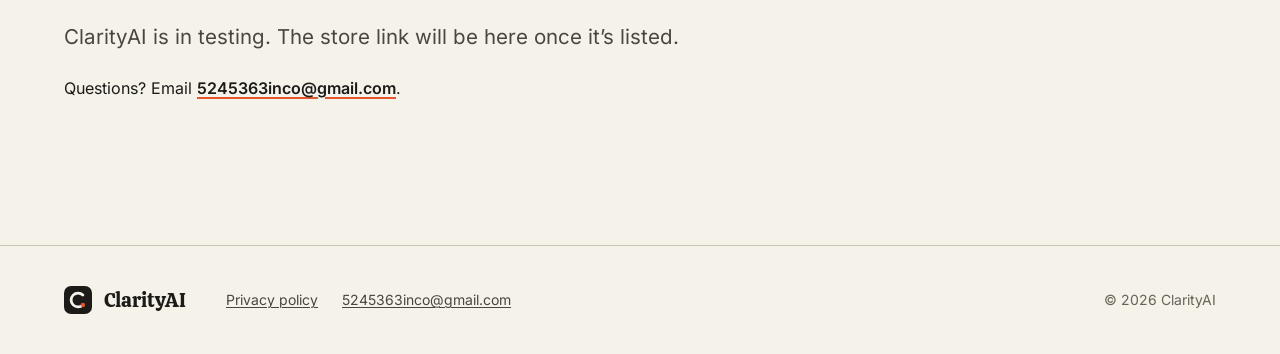
==== commit 3f4b1cc6: "Publish the site from clarityai-extension 44d0ce2, with uncommitted changes" ====
--- a/index.html
+++ b/index.html
@@ -84,7 +84,7 @@
 
     <section id="models" class="models container" aria-labelledby="models-title">
       <div class="models-head">
-        <h2 id="models-title">Twelve models in one picker</h2>
+        <h2 id="models-title">Fourteen models in one picker</h2>
         <p>Auto starts with Gemini 3.1 Flash Lite and moves to a backup when it’s busy. Double-check asks a second model to look over the answer.</p>
       </div>
       <table>
@@ -101,6 +101,8 @@
           <tr><td>Command A Vision</td><td>Cohere</td></tr>
           <tr><td>Command A+</td><td>Cohere</td></tr>
           <tr><td>Qwen 3.8 27B</td><td>Qwen, served by Groq</td></tr>
+          <tr><td>GPT-OSS 120B</td><td>OpenAI, served by Groq, highlighted text only</td></tr>
+          <tr><td>GPT-OSS 20B</td><td>OpenAI, served by Groq, highlighted text only</td></tr>
           <tr><td>GLM-4.6V Flash</td><td>Z.ai</td></tr>
         </tbody>
       </table>
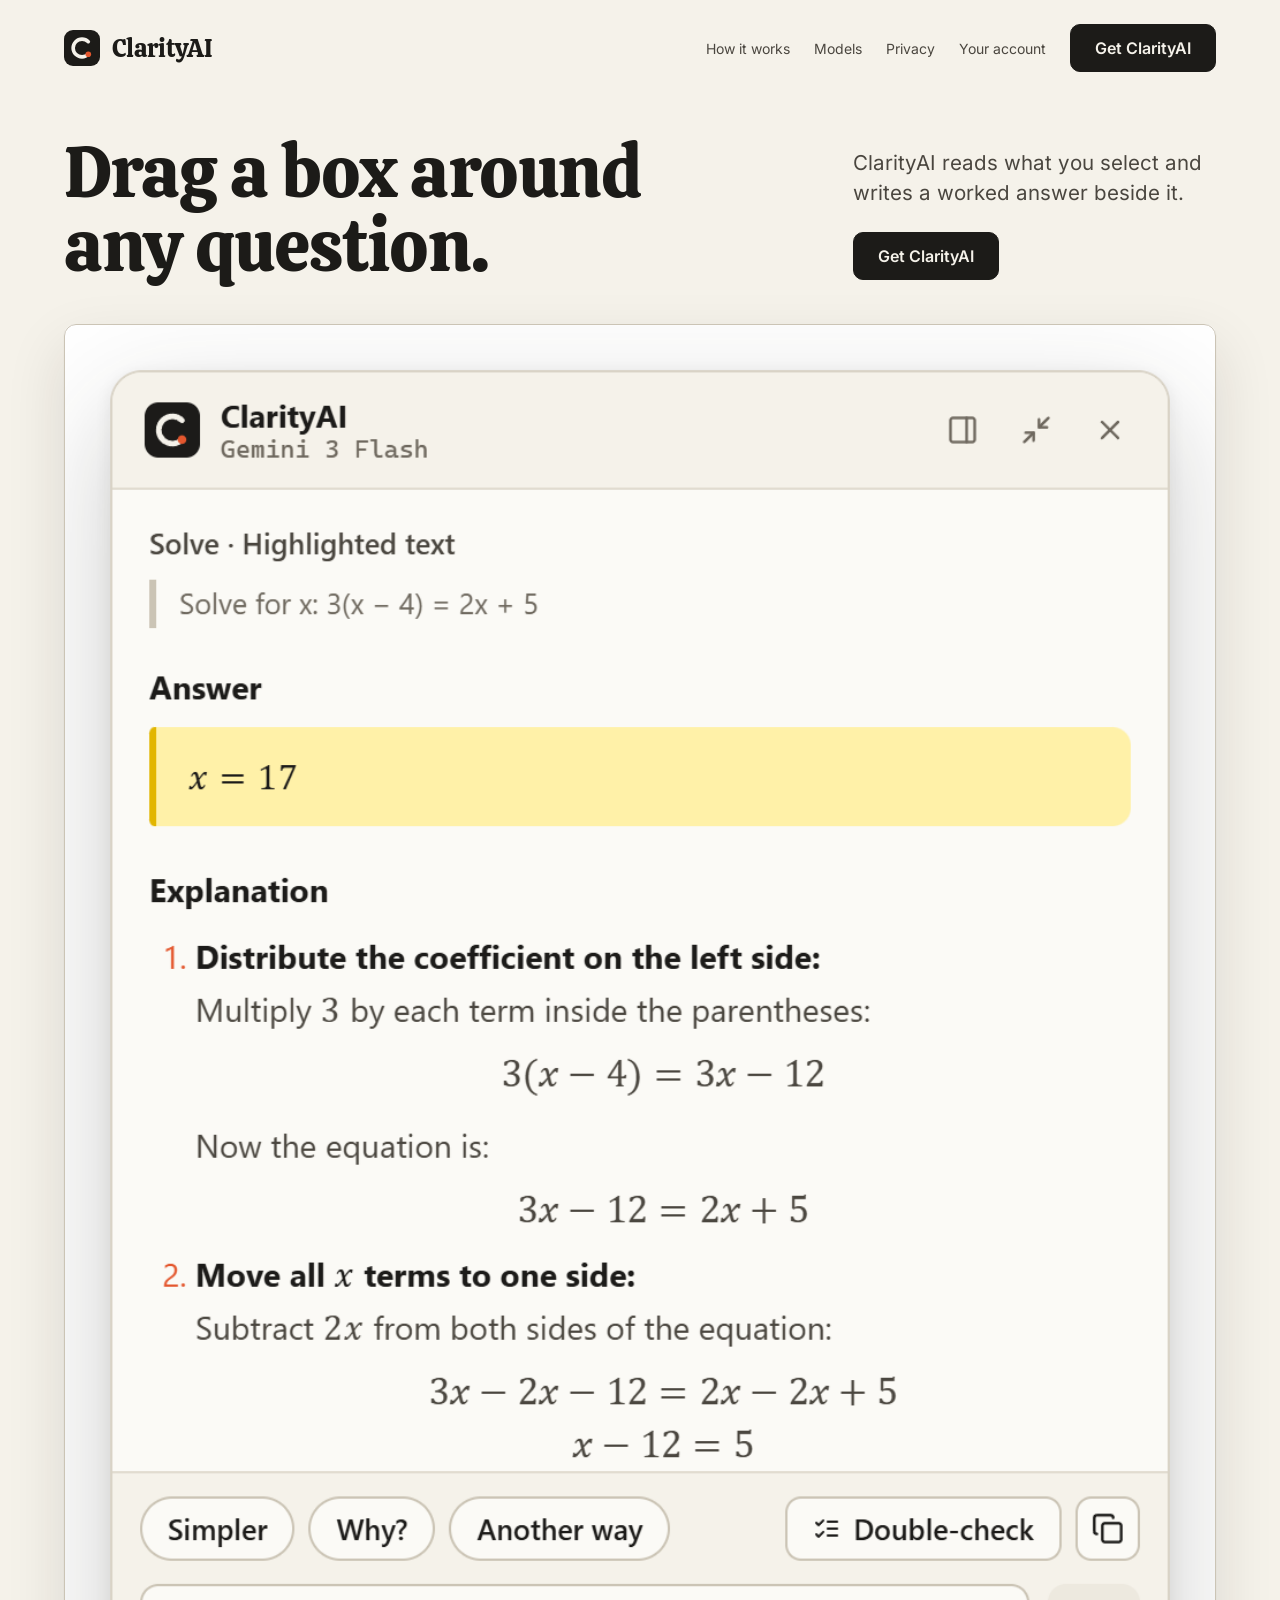
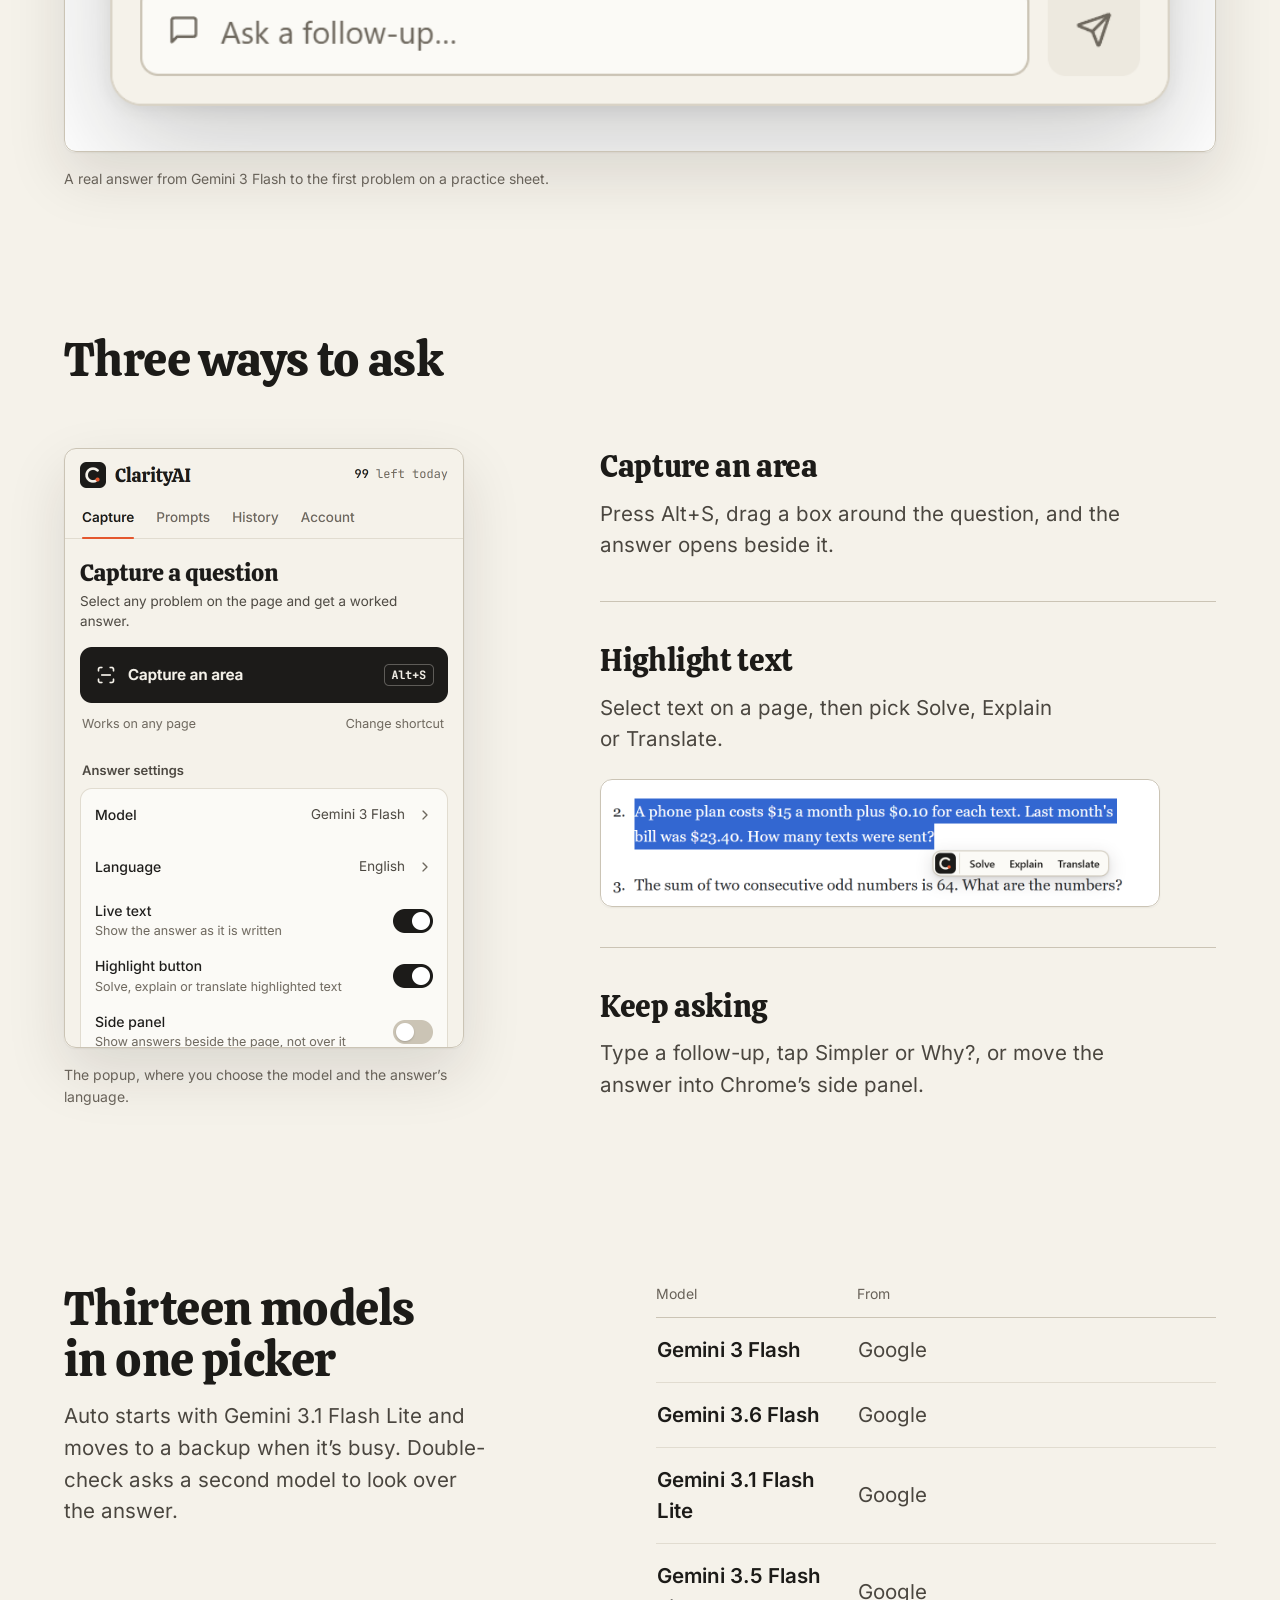
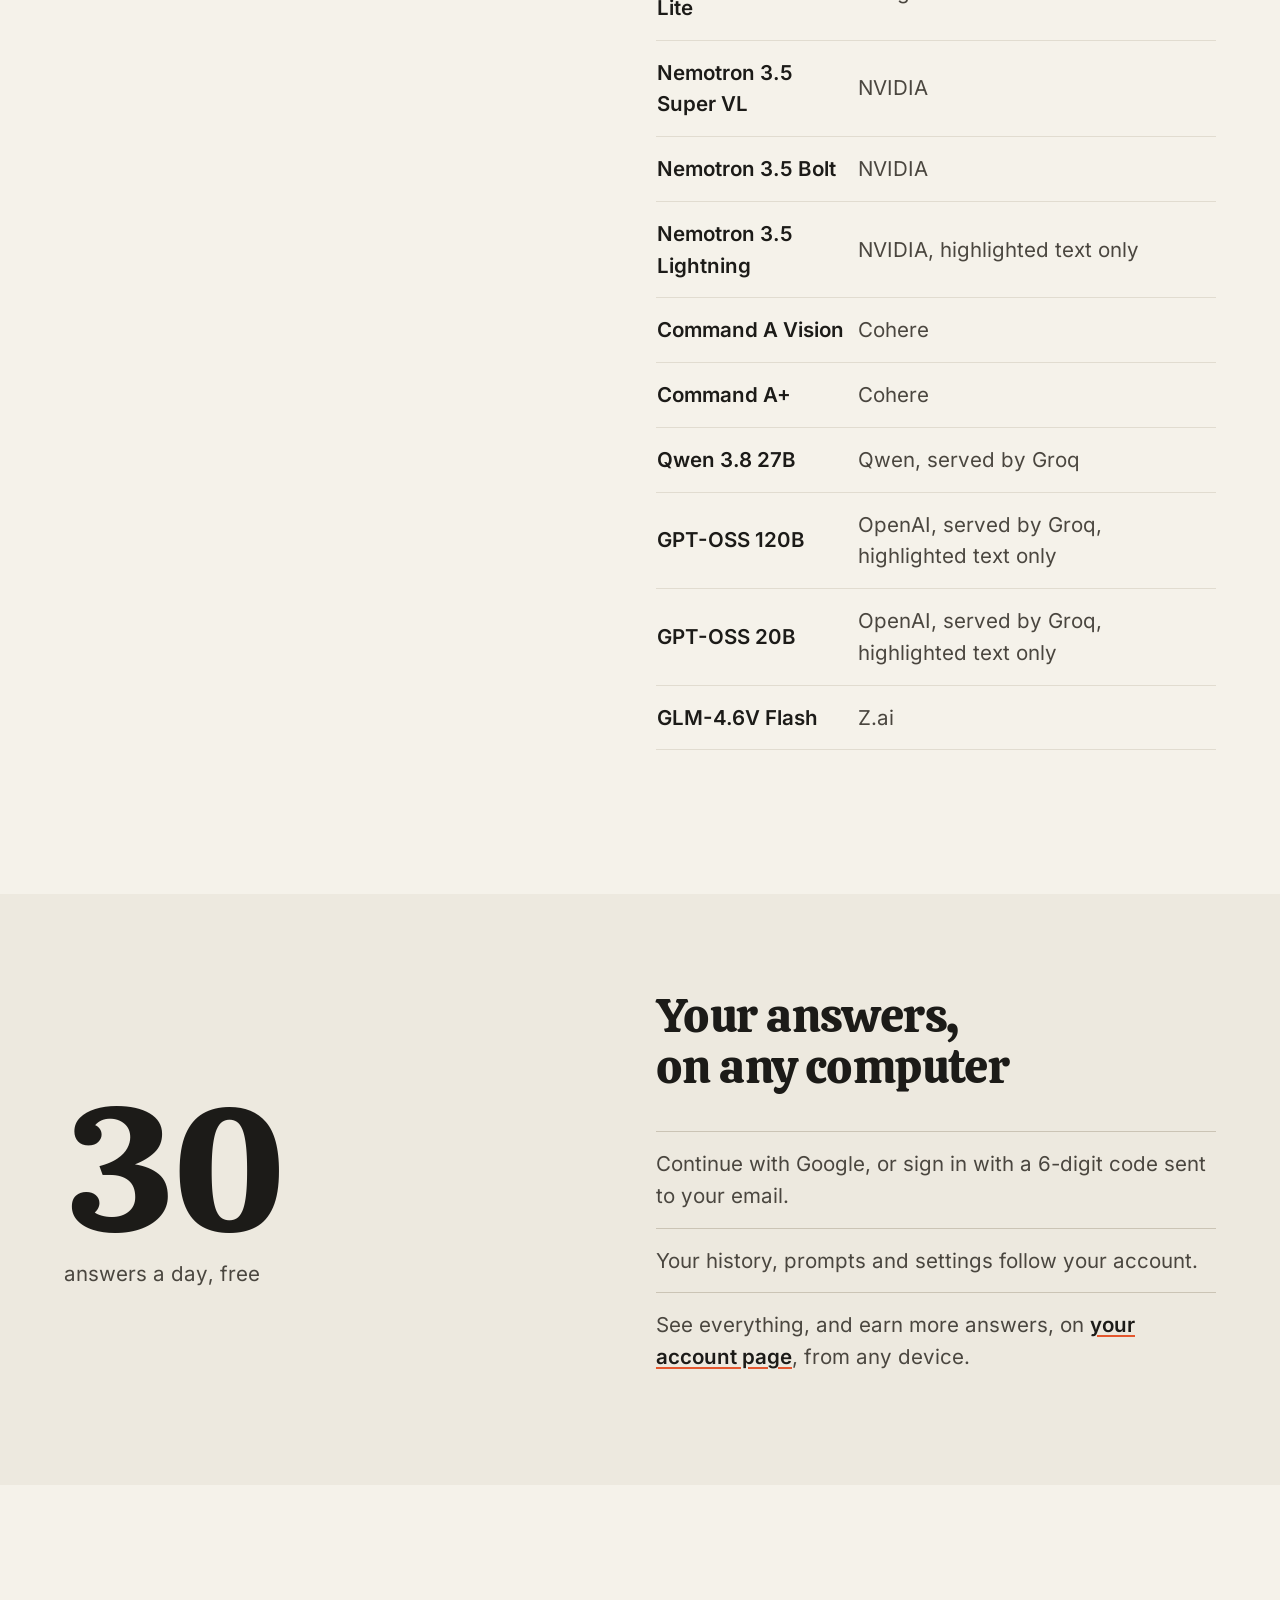
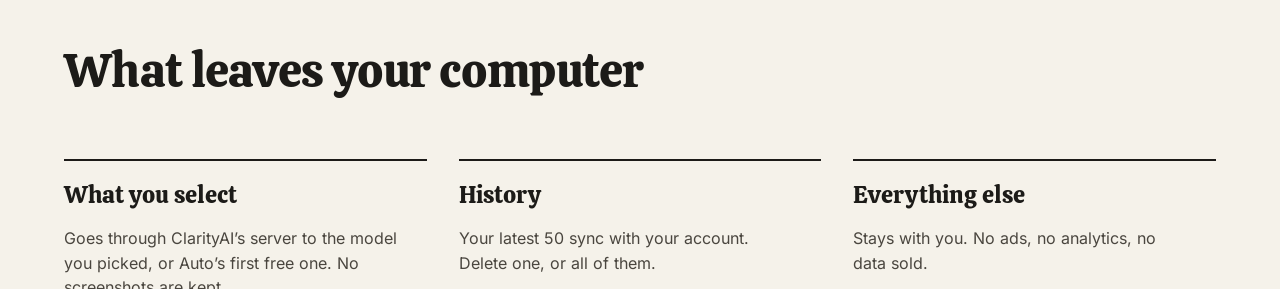
==== commit 0cc3b2a6: "Publish the site from clarityai-extension 2eb42b4, with uncommitted changes" ====
--- a/index.html
+++ b/index.html
@@ -84,7 +84,7 @@
 
     <section id="models" class="models container" aria-labelledby="models-title">
       <div class="models-head">
-        <h2 id="models-title">Fourteen models in one picker</h2>
+        <h2 id="models-title">Thirteen models in one picker</h2>
         <p>Auto starts with Gemini 3.1 Flash Lite and moves to a backup when it’s busy. Double-check asks a second model to look over the answer.</p>
       </div>
       <table>
@@ -94,7 +94,6 @@
           <tr><td>Gemini 3.6 Flash</td><td>Google</td></tr>
           <tr><td>Gemini 3.1 Flash Lite</td><td>Google</td></tr>
           <tr><td>Gemini 3.5 Flash Lite</td><td>Google</td></tr>
-          <tr><td>Ministral</td><td>Mistral AI</td></tr>
           <tr><td>Nemotron 3.5 Super VL</td><td>NVIDIA</td></tr>
           <tr><td>Nemotron 3.5 Bolt</td><td>NVIDIA</td></tr>
           <tr><td>Nemotron 3.5 Lightning</td><td>NVIDIA, highlighted text only</td></tr>
